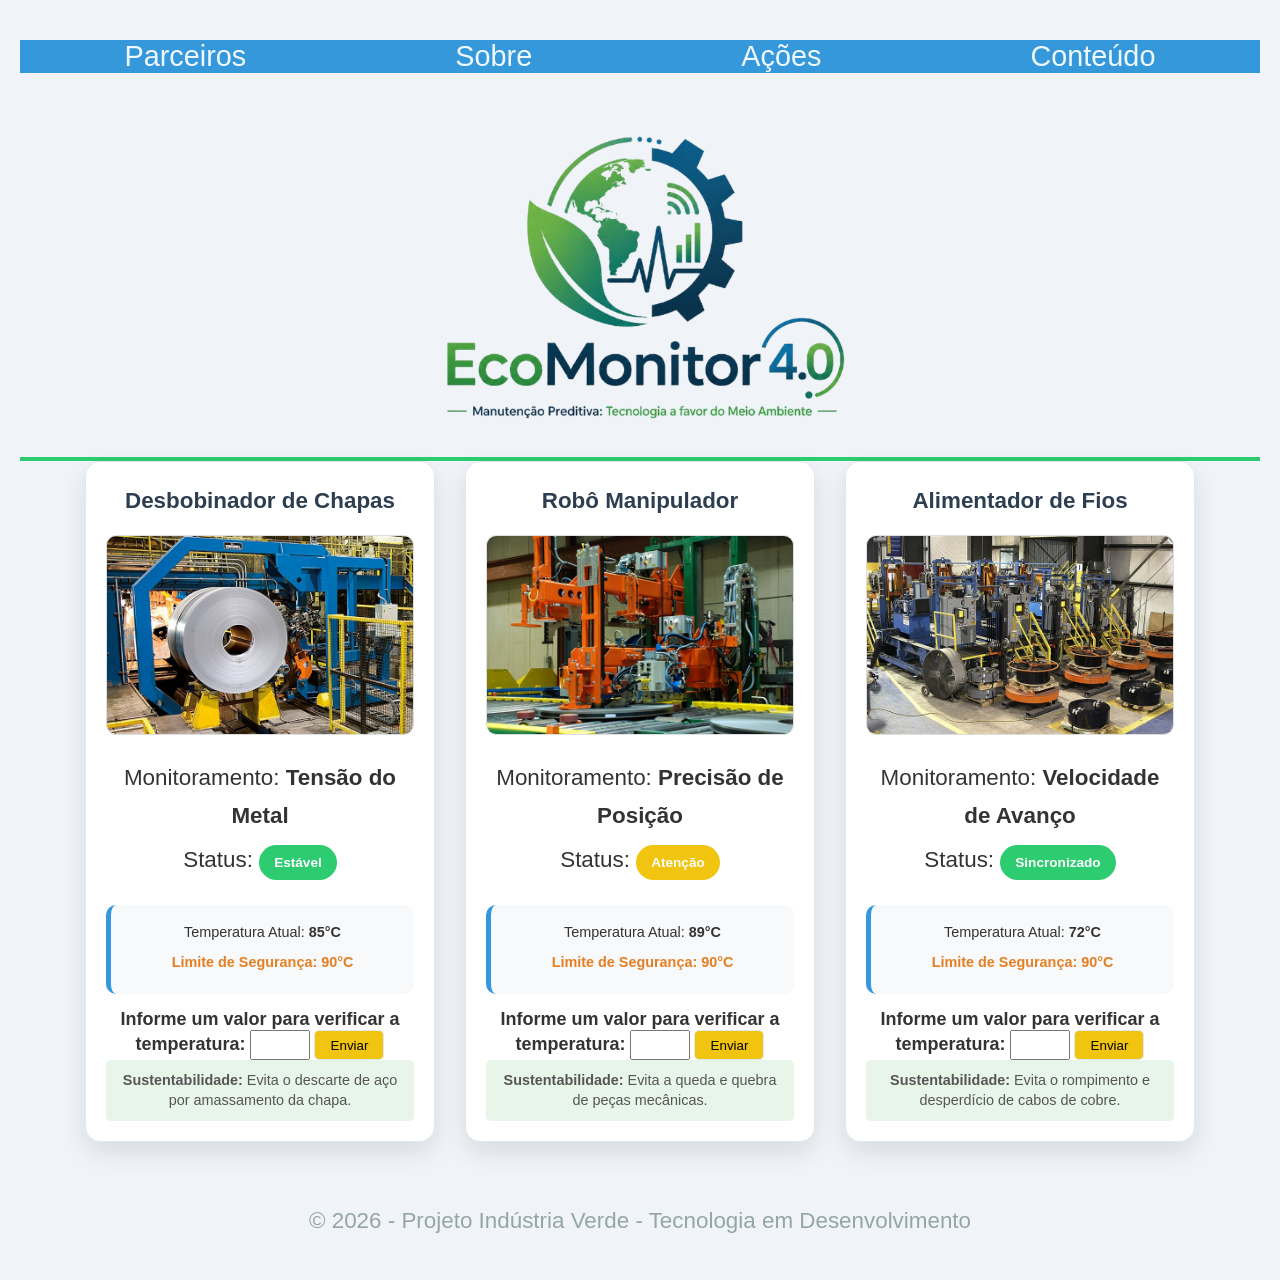
==== index.html @ ff416e3c "add info novs" ====
<!DOCTYPE html>
<html lang="pt-br">
<head>
    <meta charset="UTF-8">
    <meta name="viewport" content="width=device-width, initial-scale=1.0">
    <title>EcoMonitor - Indústria Sustentável</title>
    <link rel="stylesheet" href="/css/style.css">
</head>
<body>
    <header>
           <nav class="navegacao-inicio">
          <a href="/paginas/parceiros.html">Parceiros </a>
          <a href="/paginas/sobre.html"> Sobre</a>
           <a href="/paginas/acoes.html"> Ações</a>
          <a href="/paginas/conteudo.html">Conteúdo</a>
         </nav>
          <img class="logo_index" src="img/logo_index-removebg-preview.png"> 
         <!--<h1>EcoMonitor 4.0</h1>
        <p>Manutenção Preditiva: Tecnologia a favor do Meio Ambiente</p> -->
     
    </header>

    <main class="dashboard-container">
        
        <section class="card" id="desbobinador">
            <h2>Desbobinador de Chapas</h2>
            <img src="img/Desbobinador de Chapas.jpeg" alt="Desbobinador de Chapas" class="foto-maquina">
            <p>Monitoramento: <strong>Tensão do Metal</strong></p>
            <p>Status: <span class="badge status-bom">Estável</span></p>
            
            <div class="monitoramento-temp">
                <p>Temperatura Atual: <strong>85°C</strong></p>
                <p class="info-alerta">Limite de Segurança: 90°C</p>
            </div>
           
                <form>
                <label id="temperatura" for="valor">Informe um valor para verificar a temperatura:</label>
                <input type="number"  name="valor" class="valores"> 
                <button class="btn-enviar" type="submit">Enviar</button>
                <p class="paragrafo"></p>
            </form>
            <p class="impacto"><strong>Sustentabilidade:</strong> Evita o descarte de aço por amassamento da chapa.</p>
        </section>

        <section class="card" id="robo-manipulador">
            <h2>Robô Manipulador</h2>
            <img src="img/Robô Manipulador.jpeg" alt="Robô Manipulador" class="foto-maquina">
            <p>Monitoramento: <strong>Precisão de Posição</strong></p>
            <p>Status: <span class="badge status-alerta">Atenção</span></p>
            
            <div class="monitoramento-temp">
                <p>Temperatura Atual: <strong>89°C</strong></p>
                <p class="info-alerta">Limite de Segurança: 90°C</p>
            </div>

             <form>
                <label id="temperatura" for="valor">Informe um valor para verificar a temperatura:</label>
                <input type="number"  name="valor" class="valores"> 
                <button class="btn-enviar" type="submit">Enviar</button>
                <p class="paragrafo"></p>
            </form>

            <p class="impacto"><strong>Sustentabilidade:</strong> Evita a queda e quebra de peças mecânicas.</p>
        </section>

        <section class="card" id="alimentador-fios">
            <h2>Alimentador de Fios</h2>
            <img src="img/Alimentador de Fios.jpeg" alt="Alimentador de Fios" class="foto-maquina">
            <p>Monitoramento: <strong>Velocidade de Avanço</strong></p>
            <p>Status: <span class="badge status-bom">Sincronizado</span></p>
            
            <div class="monitoramento-temp">
                <p>Temperatura Atual: <strong>72°C</strong></p>
                <p class="info-alerta">Limite de Segurança: 90°C</p>
            </div>

                <form>
                <label id="temperatura" for="valor">Informe um valor para verificar a temperatura:</label>
                <input type="number"  name="valor" class="valores"> 
                <button class="btn-enviar" type="submit">Enviar</button>
                <p class="paragrafo"></p>
            </form>

            <p class="impacto"><strong>Sustentabilidade:</strong> Evita o rompimento e desperdício de cabos de cobre.</p>
        </section>

    </main>

    <footer>
        <p>&copy; 2026 - Projeto Indústria Verde - Tecnologia em Desenvolvimento</p>
    </footer>
    <script src="script.js"></script>

</body>
---- css/style.css ----
.navegacao-inicio {
display: flex;
align-items: center;
justify-content: space-around;
background: #3498db;
margin-bottom: 50px;

}
.navegacao-inicio a{
color: aliceblue;
font-family:'Segoe UI', Tahoma, Geneva, Verdana, sans-serif;
font-size: 1.8rem;
text-decoration: none;
cursor: pointer;
}
.navegacao-inicio a:hover{
color: wheat;
}

.logo_index{
display: block;
margin: auto;
  width: 420px;
    object-fit: cover;

}
/*formulario */

form{
text-align: center;
font-weight: bold;
}
label{
font-size: 18px;
}

input{
width: 60px;
height: 30px;
text-align: center;
}
.btn-enviar{
background-color: #f1c40f;
border-radius: 5px;
width: 70px; 
height: 30px;
transition: transform 0.3s ease;
border: 1px solid #e1e8ed;

}
/*pagina parceiros*/

.parceiros {
    text-align: center;
    padding: 40px 20px;
    color: #3498db;
}

.lista-parceiros {
    list-style: none; /* Remove as bolinhas da lista */
    padding: 0;
    display: flex;
    justify-content: center;/* Centraliza os parceiros */
    align-items: center;
    gap: 60px; /* Espaço entre os logotipos */
    flex-wrap: wrap; /* Faz quebrar a linha se a tela for pequena */
    margin-top: 60px;
    
}
.parceiros h2{
font-size: 2.5rem;
}
.logo {
    max-width: 250px; /* Define o tamanho máximo da largura do logo */
    height: auto;
    opacity: 0.7; /* Deixa um pouco transparente */
    transition: opacity 0.3s ease;
}
.logo:hover {
    opacity: 1; /* Volta a cor total quando o mouse passa por cima */
}


/*pagina sobre*/
.cardequipe{
display:flex;
align-items: center;
justify-content: center;
gap: 10px;
}
.imgequipe{
display: none;
 margin-top: 15px;
 max-width: 250px; 
    height: auto;
}
.mostrarfoto{
background-color: #f1c40f;
border-radius: 5px;
width:fit-content;
font-size: 18px; 
height: 30px;
transition: transform 0.3s ease;
border: 1px solid #e1e8ed;
margin: auto;
margin-top: 20px;
display: flex;
}



h1,h2,h3,p,li{
text-align: center;

}
h1{color: #2c3e50;
    font-size: 2.2rem;
    margin-bottom: 10px;
} h2,h3{
    font-size: 2.8rem;
    color: oklch(38% 0.189 293.745);
     line-height: 1.7;
   
}p{
    font-size: 1.4rem;
    line-height: 1.7;
}

.listasobre{
display: grid;
grid-template-columns: 1fr 1fr;
}

li{
list-style: none;
margin: 10px 5px 5px 5px;
font-size: 1.3rem;



}



/* erika ate aqui*/
* {
   margin: 0;
    padding: 0;
    box-sizing: border-box;
    font-family: 'Segoe UI', Tahoma, Geneva, Verdana, sans-serif;
}

body {
    background-color: #f0f4f8; 
    color: #333;
    padding: 40px 20px;
   display: flex;
    flex-direction: column;
    min-height: 100vh;
}


header {
    text-align: center;
    margin-bottom: 50px;
    border-bottom: 4px solid #2ecc71; 
    padding-bottom: 20px;
}



header p {
    color: #7f8c8d;
    font-size: 1.1rem;
}

main{
flex: 1;
margin-top: -50px;
}


.dashboard-container {
    display: flex;
    flex-wrap: wrap;
    justify-content: center;
    gap: 30px;
}


.card {
    background-color: #ffffff;
    border-radius: 15px;
    padding: 20px;
    width: 350px; 
    box-shadow: 0 10px 25px rgba(0, 0, 0, 0.1);
    transition: transform 0.3s ease;
    border: 1px solid #e1e8ed;
}

.card:hover {
    transform: translateY(-10px); 
}

.card h2 {
    font-size: 1.4rem;
    color: #2c3e50;
    margin-bottom: 15px;
    text-align: center;
}


.foto-maquina {
    width: 100%;           
    height: 200px;         
    object-fit: cover;    
    border-radius: 10px;   
    margin-bottom: 20px;  
    border: 1px solid #ddd;
}


.badge {
    display: inline-block;
    padding: 6px 15px;
    border-radius: 20px;
    font-size: 0.85rem;
    font-weight: bold;
    color: white;
    margin: 10px 0;
}

.status-bom { background-color: #2ecc71; }
.status-alerta { background-color: #f1c40f; }
.status-critico { background-color: #e74c3c; }


.monitoramento-temp {
    background-color: #f8f9fa;
    padding: 15px;
    border-radius: 10px;
    margin: 15px 0;
    border-left: 5px solid #3498db; 
}

.monitoramento-temp p {
    font-size: 0.9rem;
    margin-bottom: 5px;
}

.info-alerta {
    color: #e67e22;
    font-weight: bold;
    font-size: 0.8rem;
}


.impacto {
    font-size: 0.9rem;
    color: #555;
    background-color: #e8f5e9; 
    padding: 10px;
    border-radius: 5px;
    line-height: 1.4;
}

footer {
    text-align: center;
    margin-top: 60px;
    color: #95a5a6;
    font-size: 0.85rem;}
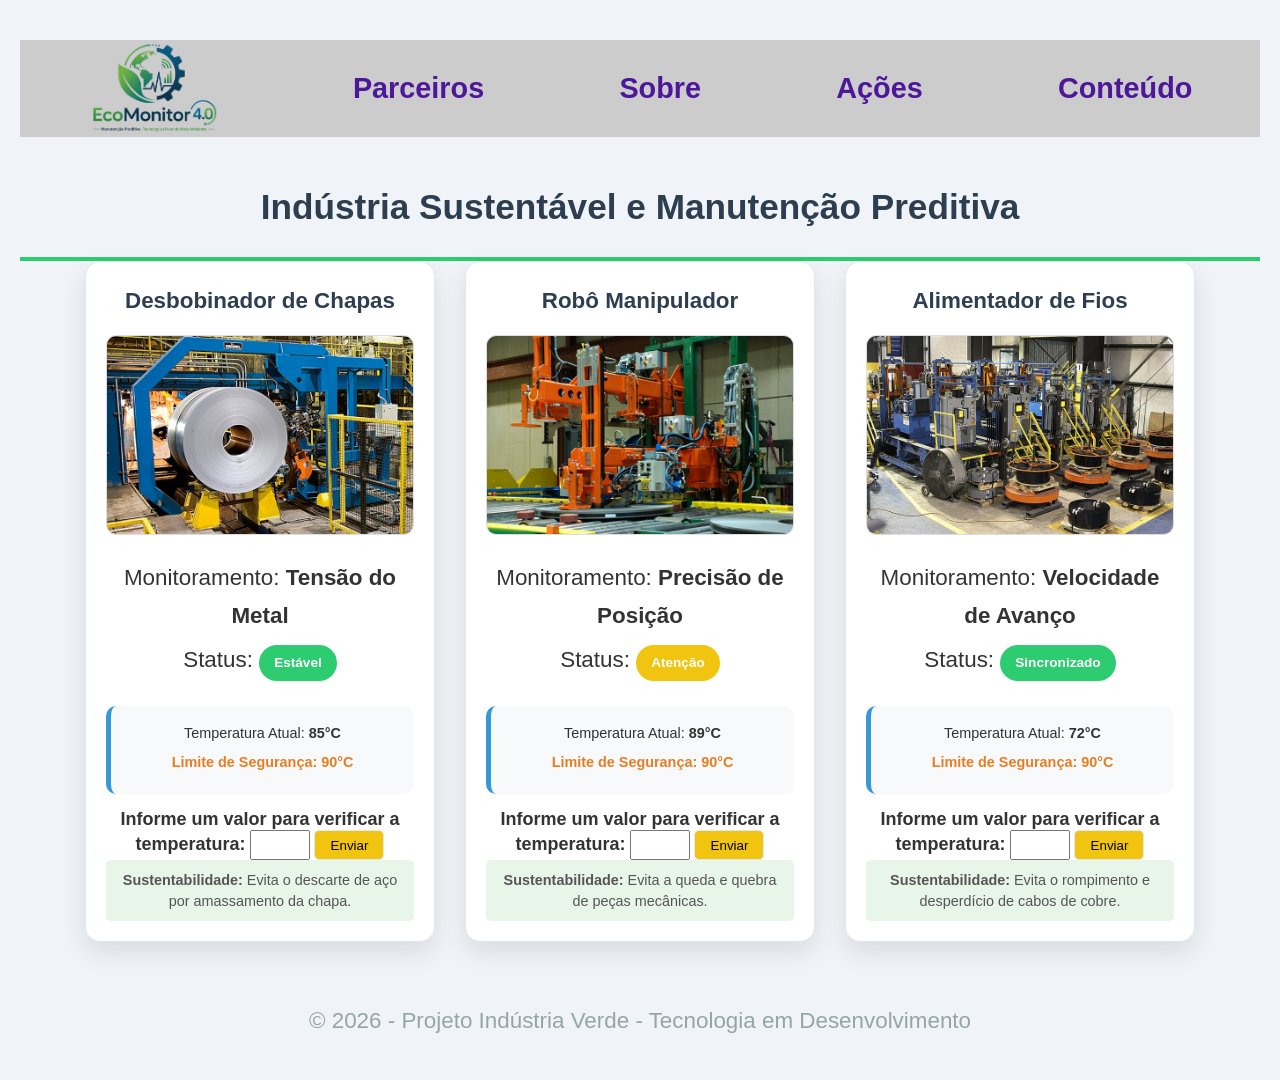
==== commit 0bf696f9: "alteracao logo" ====
--- a/index.html
+++ b/index.html
@@ -1,41 +1,49 @@
 <!DOCTYPE html>
 <html lang="pt-br">
+
 <head>
     <meta charset="UTF-8">
     <meta name="viewport" content="width=device-width, initial-scale=1.0">
     <title>EcoMonitor - Indústria Sustentável</title>
     <link rel="stylesheet" href="/css/style.css">
+    <link rel="stylesheet" href="/css/media.css">
 </head>
+
 <body>
     <header>
-           <nav class="navegacao-inicio">
-          <a href="/paginas/parceiros.html">Parceiros </a>
-          <a href="/paginas/sobre.html"> Sobre</a>
-           <a href="/paginas/acoes.html"> Ações</a>
-          <a href="/paginas/conteudo.html">Conteúdo</a>
-         </nav>
-          <img class="logo_index" src="img/logo_index-removebg-preview.png"> 
-         <!--<h1>EcoMonitor 4.0</h1>
-        <p>Manutenção Preditiva: Tecnologia a favor do Meio Ambiente</p> -->
-     
+        
+        <nav class="navegacao-inicio">
+            <div> 
+                  <img class="logo_index" src="img/logo_index-removebg-preview.png">
+            </div>
+          
+            <a href="/paginas/parceiros.html">Parceiros </a>
+            <a href="/paginas/sobre.html"> Sobre</a>
+            <a href="/paginas/acoes.html"> Ações</a>
+            <a href="/paginas/conteudo.html">Conteúdo</a>
+        </nav>
+       
+        
+        <h1>Indústria Sustentável e Manutenção Preditiva</h1>
+
     </header>
 
     <main class="dashboard-container">
-        
+
         <section class="card" id="desbobinador">
             <h2>Desbobinador de Chapas</h2>
             <img src="img/Desbobinador de Chapas.jpeg" alt="Desbobinador de Chapas" class="foto-maquina">
             <p>Monitoramento: <strong>Tensão do Metal</strong></p>
             <p>Status: <span class="badge status-bom">Estável</span></p>
-            
+
             <div class="monitoramento-temp">
                 <p>Temperatura Atual: <strong>85°C</strong></p>
                 <p class="info-alerta">Limite de Segurança: 90°C</p>
             </div>
-           
-                <form>
-                <label id="temperatura" for="valor">Informe um valor para verificar a temperatura:</label>
-                <input type="number"  name="valor" class="valores"> 
+
+            <form class="form-temp">
+                <label>Informe um valor para verificar a temperatura:</label>
+                <input type="number" class="valores">
                 <button class="btn-enviar" type="submit">Enviar</button>
                 <p class="paragrafo"></p>
             </form>
@@ -47,15 +55,15 @@
             <img src="img/Robô Manipulador.jpeg" alt="Robô Manipulador" class="foto-maquina">
             <p>Monitoramento: <strong>Precisão de Posição</strong></p>
             <p>Status: <span class="badge status-alerta">Atenção</span></p>
-            
+
             <div class="monitoramento-temp">
                 <p>Temperatura Atual: <strong>89°C</strong></p>
                 <p class="info-alerta">Limite de Segurança: 90°C</p>
             </div>
 
-             <form>
-                <label id="temperatura" for="valor">Informe um valor para verificar a temperatura:</label>
-                <input type="number"  name="valor" class="valores"> 
+             <form class="form-temp">
+                <label>Informe um valor para verificar a temperatura:</label>
+                <input type="number" class="valores">
                 <button class="btn-enviar" type="submit">Enviar</button>
                 <p class="paragrafo"></p>
             </form>
@@ -68,20 +76,21 @@
             <img src="img/Alimentador de Fios.jpeg" alt="Alimentador de Fios" class="foto-maquina">
             <p>Monitoramento: <strong>Velocidade de Avanço</strong></p>
             <p>Status: <span class="badge status-bom">Sincronizado</span></p>
-            
+
             <div class="monitoramento-temp">
                 <p>Temperatura Atual: <strong>72°C</strong></p>
                 <p class="info-alerta">Limite de Segurança: 90°C</p>
             </div>
 
-                <form>
-                <label id="temperatura" for="valor">Informe um valor para verificar a temperatura:</label>
-                <input type="number"  name="valor" class="valores"> 
+              <form class="form-temp">
+                <label>Informe um valor para verificar a temperatura:</label>
+                <input type="number" class="valores">
                 <button class="btn-enviar" type="submit">Enviar</button>
                 <p class="paragrafo"></p>
             </form>
 
-            <p class="impacto"><strong>Sustentabilidade:</strong> Evita o rompimento e desperdício de cabos de cobre.</p>
+            <p class="impacto"><strong>Sustentabilidade:</strong> Evita o rompimento e desperdício de cabos de cobre.
+            </p>
         </section>
 
     </main>
@@ -89,6 +98,5 @@
     <footer>
         <p>&copy; 2026 - Projeto Indústria Verde - Tecnologia em Desenvolvimento</p>
     </footer>
-    <script src="script.js"></script>
-
-</body>
+    <script src="/script.js"></script>
+</body>
--- a/css/style.css
+++ b/css/style.css
@@ -1,26 +1,33 @@
+
+
 .navegacao-inicio {
 display: flex;
 align-items: center;
 justify-content: space-around;
-background: #3498db;
+background: #ccc;
 margin-bottom: 50px;
-
+flex-wrap: wrap;
 }
 .navegacao-inicio a{
-color: aliceblue;
+color: oklch(38% 0.189 293.745);
 font-family:'Segoe UI', Tahoma, Geneva, Verdana, sans-serif;
+font-weight: bold;
 font-size: 1.8rem;
 text-decoration: none;
 cursor: pointer;
+transition: 0.3s;
 }
 .navegacao-inicio a:hover{
-color: wheat;
+color: green;
+border-bottom: 3px solid white;
+font-weight: bold;
+
 }
 
 .logo_index{
 display: block;
 margin: auto;
-  width: 420px;
+  width: 130px;
     object-fit: cover;
 
 }
--- a/css/media.css
+++ b/css/media.css
@@ -0,0 +1,15 @@
+/* Celulares */
+@media (min-width: 576px){
+.navegacao-inicio{
+color: yellowgreen;
+}
+    
+
+    }
+
+/* Tablets */
+@media (min-width: 768px) {
+.navegacao-inicio {
+color: red;
+}
+}
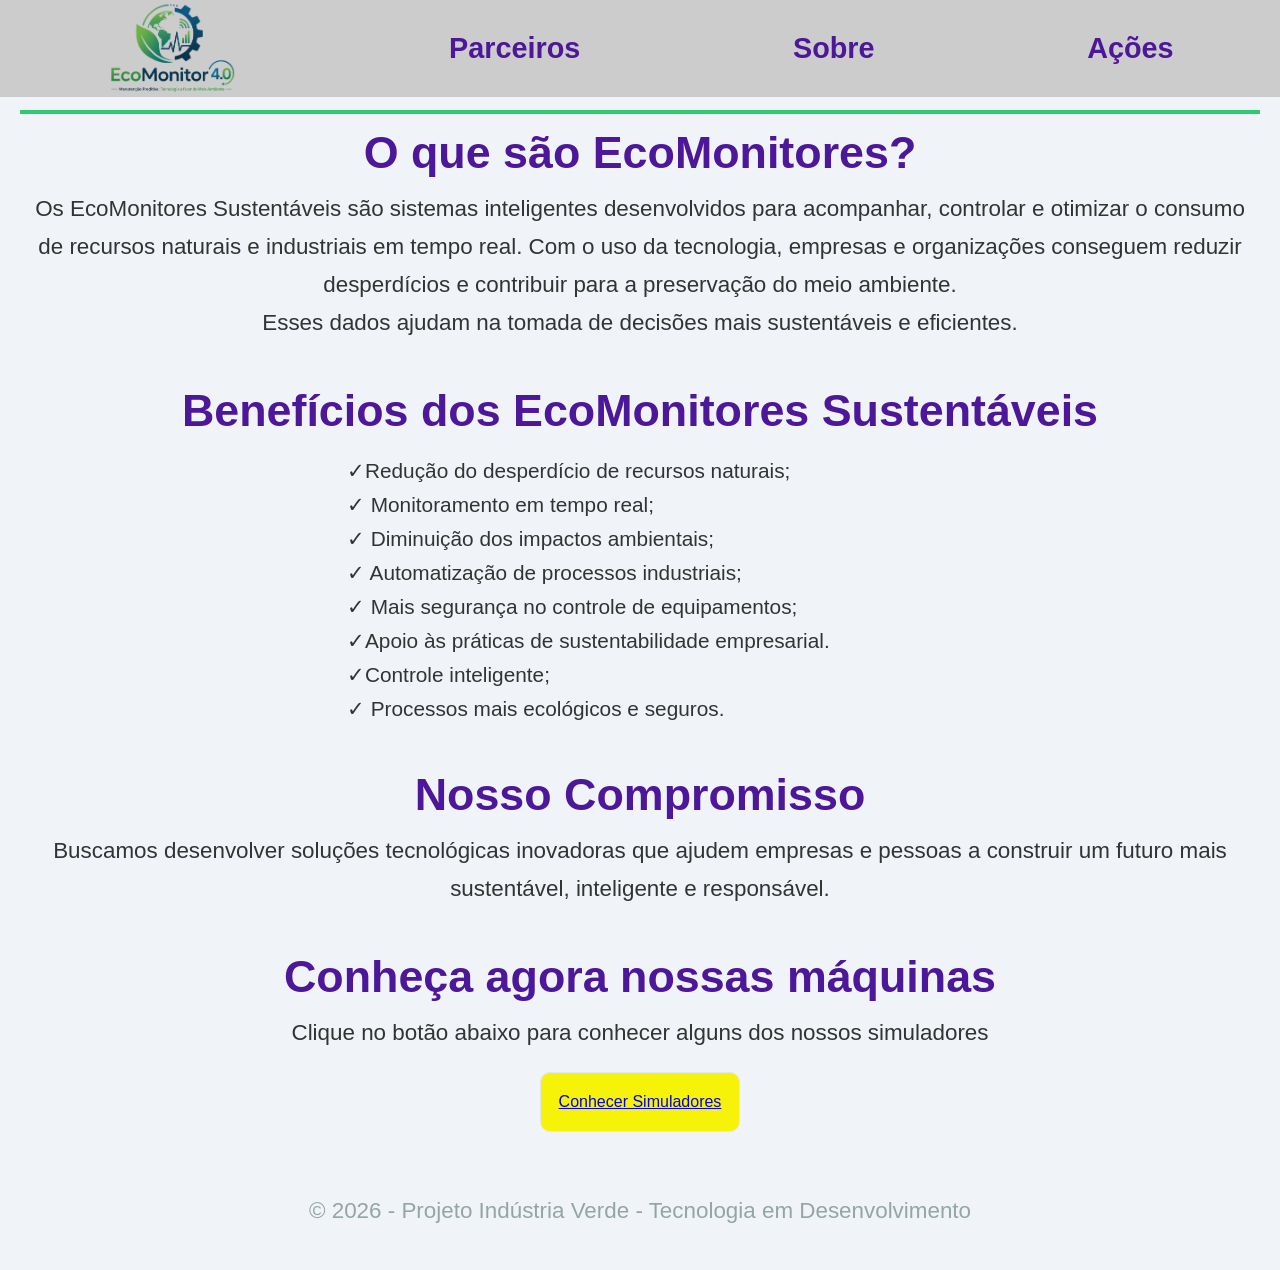
==== commit 4d5666fb: "feat:new page" ====
--- a/index.html
+++ b/index.html
@@ -20,79 +20,58 @@
             <a href="/paginas/parceiros.html">Parceiros </a>
             <a href="/paginas/sobre.html"> Sobre</a>
             <a href="/paginas/acoes.html"> Ações</a>
-            <a href="/paginas/conteudo.html">Conteúdo</a>
+           
         </nav>
        
         
-        <h1>Indústria Sustentável e Manutenção Preditiva</h1>
+        <h1>Tecnologia e Sustentabilidade para um Futuro Melhor</h1>
+    
+
 
     </header>
 
     <main class="dashboard-container">
-
-        <section class="card" id="desbobinador">
-            <h2>Desbobinador de Chapas</h2>
-            <img src="img/Desbobinador de Chapas.jpeg" alt="Desbobinador de Chapas" class="foto-maquina">
-            <p>Monitoramento: <strong>Tensão do Metal</strong></p>
-            <p>Status: <span class="badge status-bom">Estável</span></p>
-
-            <div class="monitoramento-temp">
-                <p>Temperatura Atual: <strong>85°C</strong></p>
-                <p class="info-alerta">Limite de Segurança: 90°C</p>
+        <section>
+            <div>
+                <h2> O que são EcoMonitores?</h2>
+                <p>Os EcoMonitores Sustentáveis são sistemas inteligentes desenvolvidos para acompanhar, controlar e otimizar o consumo de recursos naturais e industriais em tempo real. Com o uso da tecnologia, empresas e organizações conseguem reduzir desperdícios e contribuir para a preservação do meio ambiente.</p>
+                <p>Esses dados ajudam na tomada de decisões mais sustentáveis e eficientes.</p>
             </div>
-
-            <form class="form-temp">
-                <label>Informe um valor para verificar a temperatura:</label>
-                <input type="number" class="valores">
-                <button class="btn-enviar" type="submit">Enviar</button>
-                <p class="paragrafo"></p>
-            </form>
-            <p class="impacto"><strong>Sustentabilidade:</strong> Evita o descarte de aço por amassamento da chapa.</p>
         </section>
 
-        <section class="card" id="robo-manipulador">
-            <h2>Robô Manipulador</h2>
-            <img src="img/Robô Manipulador.jpeg" alt="Robô Manipulador" class="foto-maquina">
-            <p>Monitoramento: <strong>Precisão de Posição</strong></p>
-            <p>Status: <span class="badge status-alerta">Atenção</span></p>
-
-            <div class="monitoramento-temp">
-                <p>Temperatura Atual: <strong>89°C</strong></p>
-                <p class="info-alerta">Limite de Segurança: 90°C</p>
+        <section class="listabeneficios">
+            <div>
+                <h2>Benefícios dos EcoMonitores Sustentáveis</h2>
+                <ul>
+                    <li><span> &check;</span>Redução do desperdício de recursos naturais; </li>
+                    <li><span> &check;</span> Monitoramento em tempo real; </li>
+                    <li><span> &check;</span> Diminuição dos impactos ambientais; </li>
+                    <li><span> &check;</span> Automatização de processos industriais; </li>
+                    <li><span> &check;</span> Mais segurança no controle de equipamentos;</li>
+                    <li><span> &check;</span>Apoio às práticas de sustentabilidade empresarial. </li>
+                       <li><span> &check;</span>Controle inteligente;</li>
+                    <li><span> &check;</span> Processos mais ecológicos e seguros. </li>
+                </ul>
             </div>
-
-             <form class="form-temp">
-                <label>Informe um valor para verificar a temperatura:</label>
-                <input type="number" class="valores">
-                <button class="btn-enviar" type="submit">Enviar</button>
-                <p class="paragrafo"></p>
-            </form>
-
-            <p class="impacto"><strong>Sustentabilidade:</strong> Evita a queda e quebra de peças mecânicas.</p>
         </section>
 
-        <section class="card" id="alimentador-fios">
-            <h2>Alimentador de Fios</h2>
-            <img src="img/Alimentador de Fios.jpeg" alt="Alimentador de Fios" class="foto-maquina">
-            <p>Monitoramento: <strong>Velocidade de Avanço</strong></p>
-            <p>Status: <span class="badge status-bom">Sincronizado</span></p>
+       
 
-            <div class="monitoramento-temp">
-                <p>Temperatura Atual: <strong>72°C</strong></p>
-                <p class="info-alerta">Limite de Segurança: 90°C</p>
+        <section>
+            <div>
+                <h2>Nosso Compromisso</h2>
+                <p>Buscamos desenvolver soluções tecnológicas inovadoras que ajudem empresas e pessoas a construir um futuro mais sustentável, inteligente e responsável.</p>
             </div>
-
-              <form class="form-temp">
-                <label>Informe um valor para verificar a temperatura:</label>
-                <input type="number" class="valores">
-                <button class="btn-enviar" type="submit">Enviar</button>
-                <p class="paragrafo"></p>
-            </form>
-
-            <p class="impacto"><strong>Sustentabilidade:</strong> Evita o rompimento e desperdício de cabos de cobre.
-            </p>
         </section>
 
+        <section>
+            <h2>Conheça agora nossas máquinas</h2>
+            <p> Clique no botão abaixo para conhecer alguns dos nossos simuladores</p>
+            
+            <a href="/maquinas.html" class="btn-simulador"> Conhecer Simuladores</a>
+        </section>
+
+             
     </main>
 
     <footer>
--- a/css/style.css
+++ b/css/style.css
@@ -1,6 +1,9 @@
-
-
+/* erika começou aqui*/
 .navegacao-inicio {
+position: absolute; 
+top: 0;            
+left: 0;           
+width: 100%;       
 display: flex;
 align-items: center;
 justify-content: space-around;
@@ -8,6 +11,7 @@
 margin-bottom: 50px;
 flex-wrap: wrap;
 }
+
 .navegacao-inicio a{
 color: oklch(38% 0.189 293.745);
 font-family:'Segoe UI', Tahoma, Geneva, Verdana, sans-serif;
@@ -47,7 +51,7 @@
 text-align: center;
 }
 .btn-enviar{
-background-color: #f1c40f;
+background-color: #f7f308;
 border-radius: 5px;
 width: 70px; 
 height: 30px;
@@ -55,6 +59,23 @@
 border: 1px solid #e1e8ed;
 
 }
+
+.btn-simulador{
+ display: flex;
+    justify-content: center;
+    align-items: center;
+    height: 100vh;
+background-color: #f7f308;
+border-radius: 10px;
+margin: auto auto 0;
+margin-top: 20px;
+width:200px; 
+height: 60px;
+transition: transform 0.3s ease;
+border: 1px solid #e1e8ed;
+cursor: pointer;
+font-size: 1rem;}
+
 /*pagina parceiros*/
 
 .parceiros {
@@ -142,14 +163,13 @@
 list-style: none;
 margin: 10px 5px 5px 5px;
 font-size: 1.3rem;
-
-
-
-}
-
-
-
-/* erika ate aqui*/
+}
+/* erika terminou aqui*/
+
+
+
+/* raquel começou aqui*/
+
 * {
    margin: 0;
     padding: 0;
@@ -275,4 +295,169 @@
     text-align: center;
     margin-top: 60px;
     color: #95a5a6;
-    font-size: 0.85rem;}+    font-size: 0.85rem;
+}
+/* raquel terminou aqui*/
+
+/* raquel começou aqui pt 2 */
+.missao-valores{
+    display: flex;
+    flex-direction: column;
+    align-items: center;
+    padding: 60px 20px;
+    background-color: #f9fbfd;
+    text-align: center;
+}
+.missao-valores p {
+    max-width: 800px;
+    font-size: 1.1rem;
+    line-height: 1.6;
+    color: #444;
+    margin-bottom: 40px;
+}
+.missao-valores h2, 
+.missao-valores h3 {
+    color: #4a148c; 
+    margin-bottom: 20px;
+}
+/* Checks verdes da página sobre */
+.listasobre li span {
+    color: #28a745; 
+    font-weight: bold;
+    margin-right: 8px; 
+}
+.listaacoes li span{
+    color: #28a745; 
+    font-weight: bold; 
+    margin-right: 8px;
+}
+
+article {
+    max-width: 900px;
+    margin: 50px auto 20px auto; 
+    text-align: center;
+    padding: 0 20px;
+}
+
+article h2 {
+    color: #4a148c; 
+    font-size: 1.8rem;
+    line-height: 1.5;
+    font-weight: bold;
+}
+
+/* Container principal da lista de ações */
+.listaacoes {
+    padding: 20px 20px 60px 20px;
+    display: flex;
+    justify-content: center;
+}
+
+.listaacoes div {
+    max-width: 850px;
+    width: 100%;
+    text-align: center;
+}
+
+/* Título secundário (Os principais benefícios...) */
+.listaacoes h2 {
+    color: #4a148c;
+    font-size: 1.4rem;
+    margin-bottom: 30px;
+    font-weight: 600;
+}
+
+/* Organização da lista */
+.listaacoes ul {
+    list-style: none; 
+    padding: 0;
+    margin: 0 auto;
+    text-align: left; 
+}
+
+.listaacoes li {
+    font-size: 1.1rem;
+    line-height: 1.7;
+    color: #2c3e50; 
+    margin-bottom: 20px; 
+    display: flex;
+    align-items: flex-start;
+}
+
+.listabeneficios ul {
+
+  padding-left: 160px;
+}
+.listabeneficios li {
+  text-align: justify;
+}
+
+/* Container que segura todos os cards da equipe */
+.cardequipe {
+    display: flex;
+    justify-content: center;
+    gap: 30px; 
+    flex-wrap: wrap; 
+    padding: 20px;
+    max-width: 1100px;
+    margin: 0 auto 50px auto;
+}
+
+/* Estilo individual de cada Card */
+.cardequipe > div {
+    background-color: #ffffff;
+    border-radius: 12px;
+    padding: 30px 20px; 
+    box-shadow: 0 4px 12px rgba(0, 0, 0, 0.08); 
+    display: flex;
+    flex-direction: column;
+    align-items: center; 
+    justify-content: center; 
+    min-width: 200px;
+    text-align: center;
+    transition: transform 0.3s ease;
+}
+
+/* Efeito ao passar o mouse por cima do card */
+.cardequipe > div:hover {
+    transform: translateY(-5px);
+}
+
+/* A imagem da equipe */
+.imgequipe {
+    width: 120px;
+    height: 120px;
+    object-fit: cover;
+    border-radius: 50%; 
+    border: none; 
+    margin-bottom: 20px;
+}
+
+/* Nomes das integrantes */
+.cardequipe p {
+    font-size: 1.2rem;
+    font-weight: bold;
+    color: #333;
+    margin: 0 0 20px 0;
+}
+
+/* O botão com o novo estilo */
+.mostrarfoto {
+    background: transparent;
+    color: #4a148c; 
+    border: 2px solid #4a148c; 
+    padding: 8px 16px;
+    font-size: 0.9rem;
+    font-weight: 600;
+    border-radius: 6px; 
+    cursor: pointer;
+    transition: all 0.3s ease;
+    width: auto; 
+}
+
+/* Efeito ao passar o mouse no botão */
+.mostrarfoto:hover {
+    background-color: #4a148c;
+    color: #ffffff; 
+}
+/* raquel terminou aqui pt 2 */
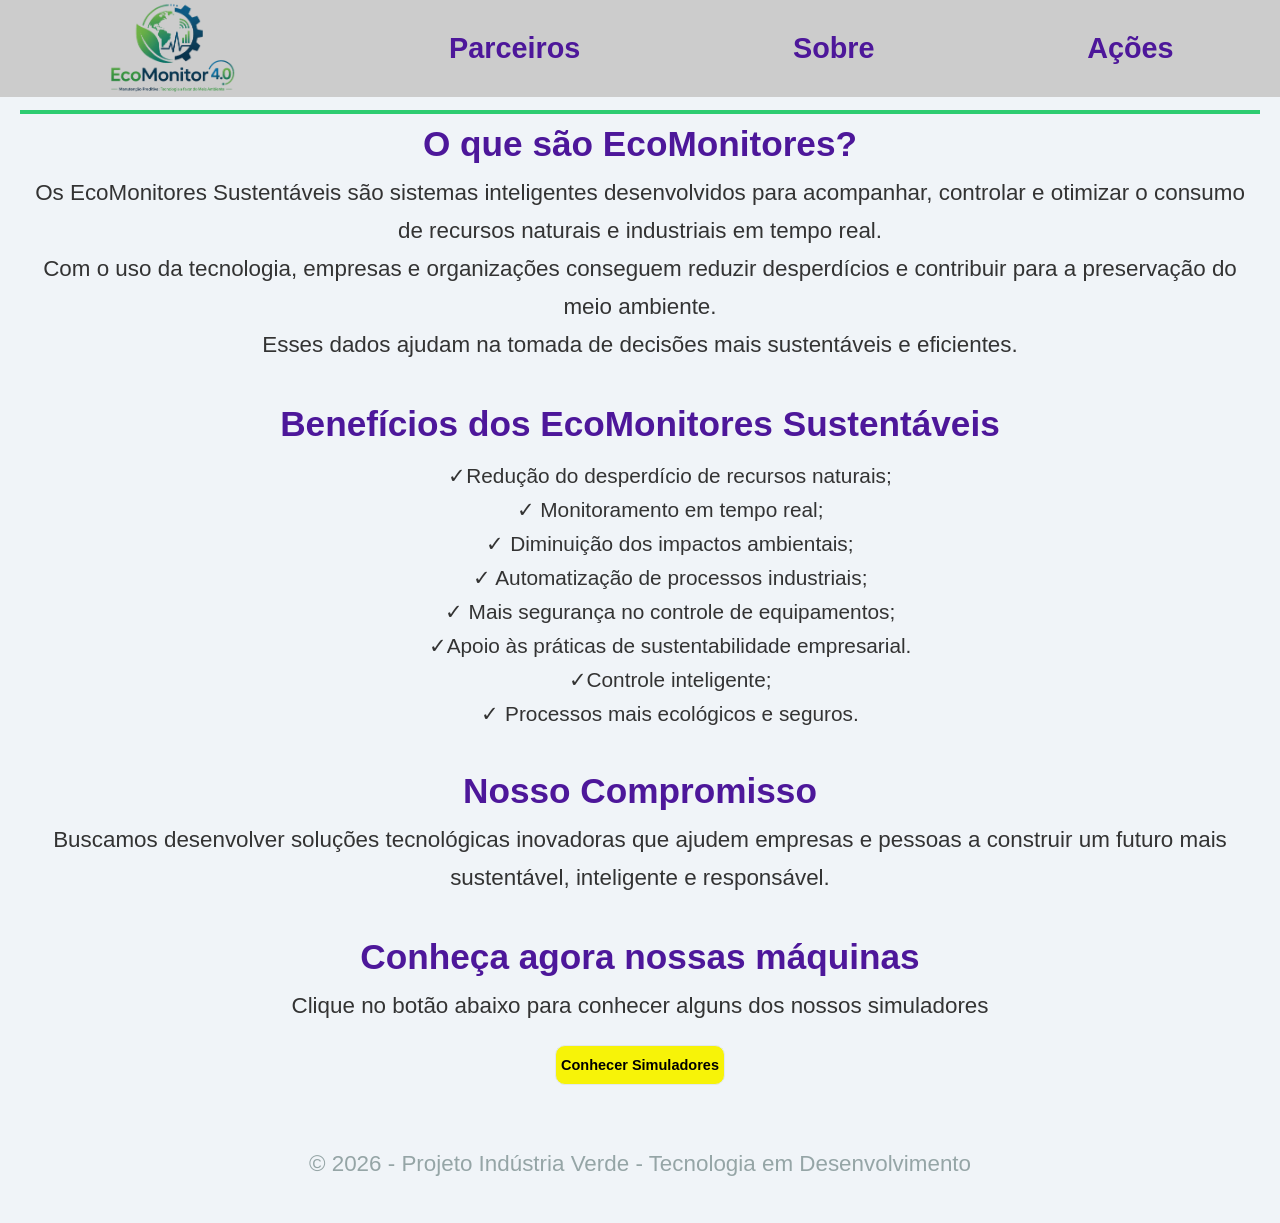
==== commit a4312564: "atualizado" ====
--- a/index.html
+++ b/index.html
@@ -1,6 +1,5 @@
 <!DOCTYPE html>
 <html lang="pt-br">
-
 <head>
     <meta charset="UTF-8">
     <meta name="viewport" content="width=device-width, initial-scale=1.0">
@@ -34,7 +33,7 @@
         <section>
             <div>
                 <h2> O que são EcoMonitores?</h2>
-                <p>Os EcoMonitores Sustentáveis são sistemas inteligentes desenvolvidos para acompanhar, controlar e otimizar o consumo de recursos naturais e industriais em tempo real. Com o uso da tecnologia, empresas e organizações conseguem reduzir desperdícios e contribuir para a preservação do meio ambiente.</p>
+                <p>Os EcoMonitores Sustentáveis são sistemas inteligentes desenvolvidos para acompanhar, controlar e otimizar o consumo de recursos naturais e industriais em tempo real. <br> Com o uso da tecnologia, empresas e organizações conseguem reduzir desperdícios e contribuir para a preservação do meio ambiente.</p>
                 <p>Esses dados ajudam na tomada de decisões mais sustentáveis e eficientes.</p>
             </div>
         </section>
--- a/css/style.css
+++ b/css/style.css
@@ -20,6 +20,7 @@
 text-decoration: none;
 cursor: pointer;
 transition: 0.3s;
+
 }
 .navegacao-inicio a:hover{
 color: green;
@@ -57,8 +58,47 @@
 height: 30px;
 transition: transform 0.3s ease;
 border: 1px solid #e1e8ed;
-
-}
+color: black;
+font-size: 18px;
+cursor: pointer;
+}
+
+
+
+@media (max-width: 400px) {
+  h1 {
+    font-size: 14px;
+  }
+
+  p {
+    font-size: 16px;
+  }
+
+  .navegacao-inicio {
+    flex-direction: column;
+    gap: 10px;
+  }
+}
+
+
+ 
+
+
+@media(max-width:400px){
+  h1{color: #28a745;
+    font-size: 14px;
+    margin-top: 120px;
+}
+p{
+font-size: 16px;
+}
+.navegacao-inicio{
+  flex-direction: column;
+  gap: 10px;
+}
+}
+
+
 
 .btn-simulador{
  display: flex;
@@ -69,12 +109,19 @@
 border-radius: 10px;
 margin: auto auto 0;
 margin-top: 20px;
-width:200px; 
-height: 60px;
+width:170px; 
+height: 40px;
 transition: transform 0.3s ease;
 border: 1px solid #e1e8ed;
 cursor: pointer;
-font-size: 1rem;}
+font-size: 14.5px;
+text-decoration: none;
+color: black;
+font-weight: bold;}
+
+.btn-simulador:hover{
+background: #2ecc71;
+}
 
 /*pagina parceiros*/
 
@@ -145,11 +192,10 @@
     font-size: 2.2rem;
     margin-bottom: 10px;
 } h2,h3{
-    font-size: 2.8rem;
+    font-size: 2.2rem;
     color: oklch(38% 0.189 293.745);
-     line-height: 1.7;
-   
-}p{
+     line-height: 1.7;}
+    p{
     font-size: 1.4rem;
     line-height: 1.7;
 }
@@ -184,6 +230,8 @@
    display: flex;
     flex-direction: column;
     min-height: 100vh;
+flex-wrap: wrap;
+  
 }
 
 
@@ -198,13 +246,14 @@
 
 header p {
     color: #7f8c8d;
-    font-size: 1.1rem;
+    font-size: 1rem;
 }
 
 main{
 flex: 1;
 margin-top: -50px;
 }
+
 
 
 .dashboard-container {
@@ -382,14 +431,15 @@
     margin-bottom: 20px; 
     display: flex;
     align-items: flex-start;
+    text-align: center;
 }
 
 .listabeneficios ul {
 
-  padding-left: 160px;
+  padding-left: 60px;
 }
 .listabeneficios li {
-  text-align: justify;
+  text-align: center;
 }
 
 /* Container que segura todos os cards da equipe */
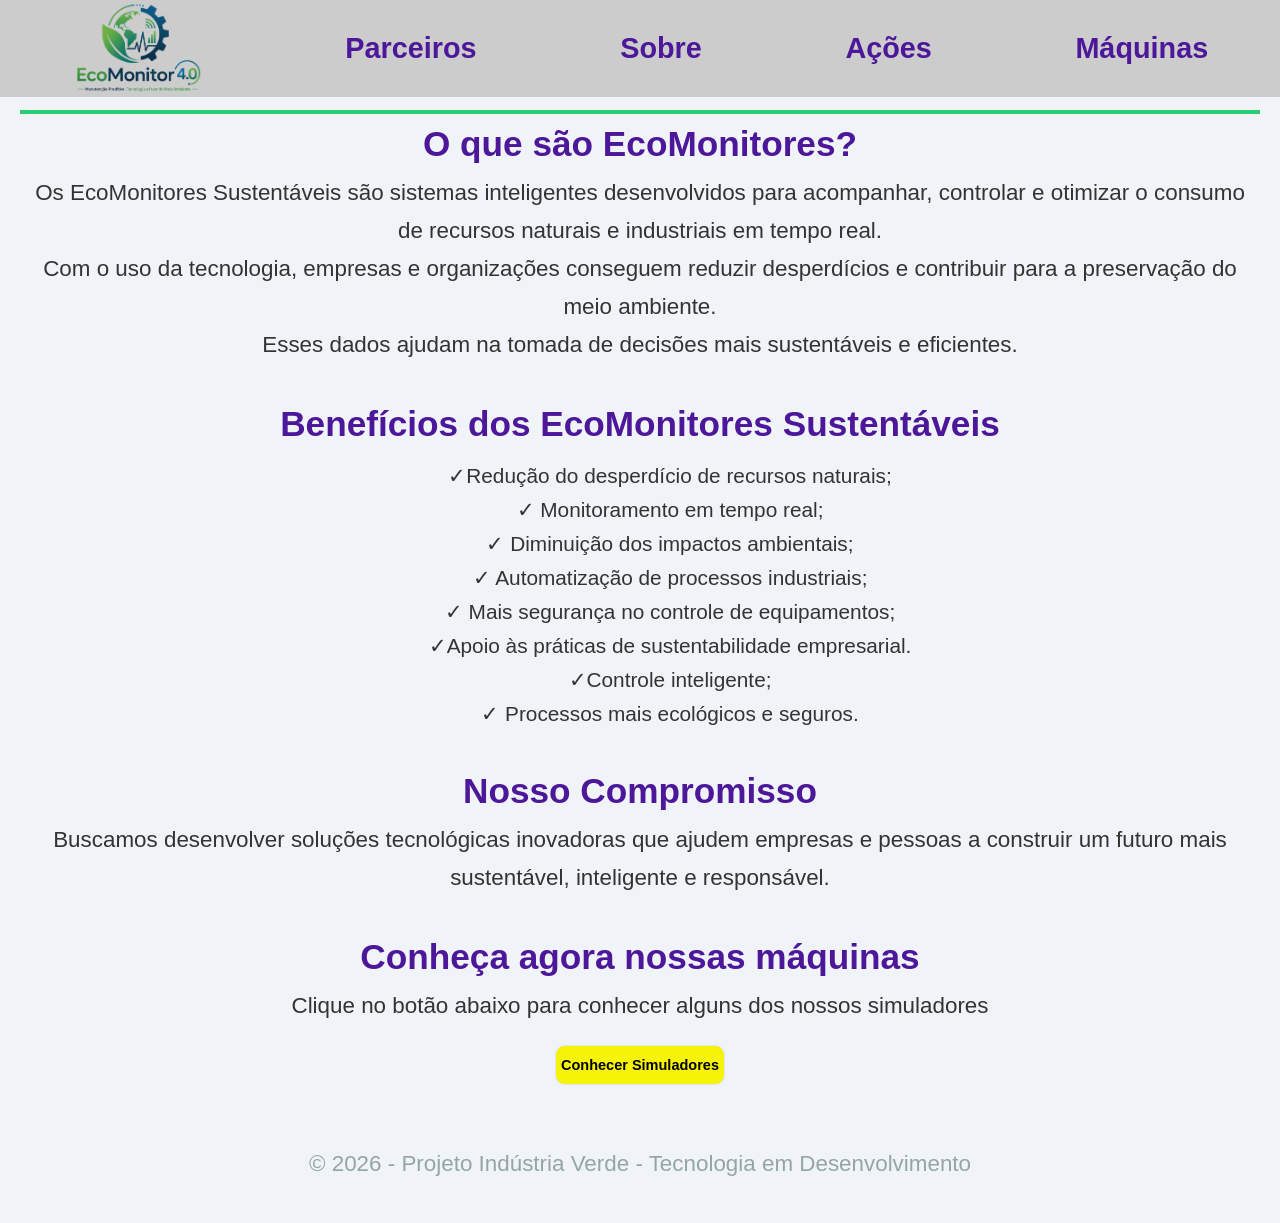
==== commit 99aab02e: "pag" ====
--- a/index.html
+++ b/index.html
@@ -19,6 +19,7 @@
             <a href="/paginas/parceiros.html">Parceiros </a>
             <a href="/paginas/sobre.html"> Sobre</a>
             <a href="/paginas/acoes.html"> Ações</a>
+            <a href="/maquinas.html"> Máquinas </a>
            
         </nav>
        
--- a/css/style.css
+++ b/css/style.css
@@ -88,6 +88,10 @@
   h1{color: #28a745;
     font-size: 14px;
     margin-top: 120px;
+}
+ article h2{
+font-size: 16px;
+margin-top: 50px;
 }
 p{
 font-size: 16px;
@@ -405,7 +409,7 @@
 .listaacoes div {
     max-width: 850px;
     width: 100%;
-    text-align: center;
+   
 }
 
 /* Título secundário (Os principais benefícios...) */
@@ -421,7 +425,7 @@
     list-style: none; 
     padding: 0;
     margin: 0 auto;
-    text-align: left; 
+  
 }
 
 .listaacoes li {
@@ -431,7 +435,8 @@
     margin-bottom: 20px; 
     display: flex;
     align-items: flex-start;
-    text-align: center;
+    text-align: left;
+    
 }
 
 .listabeneficios ul {
